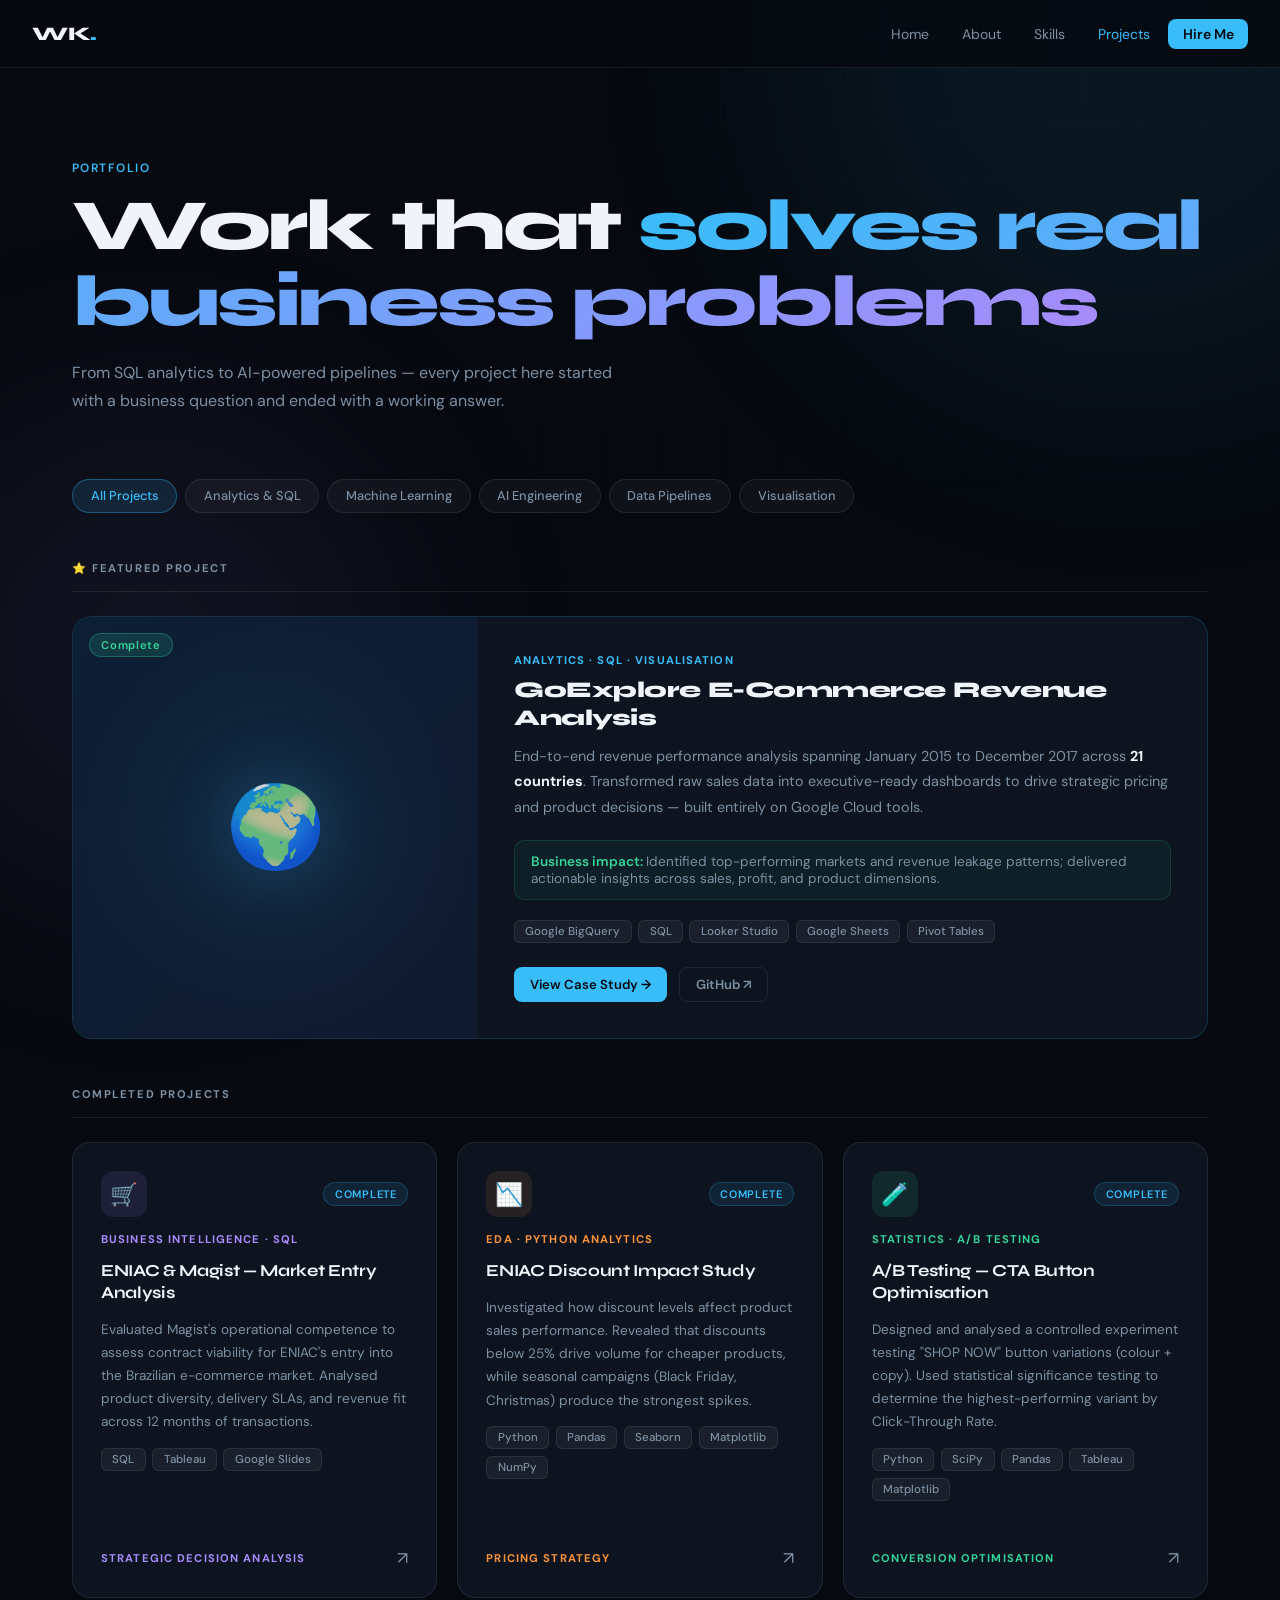
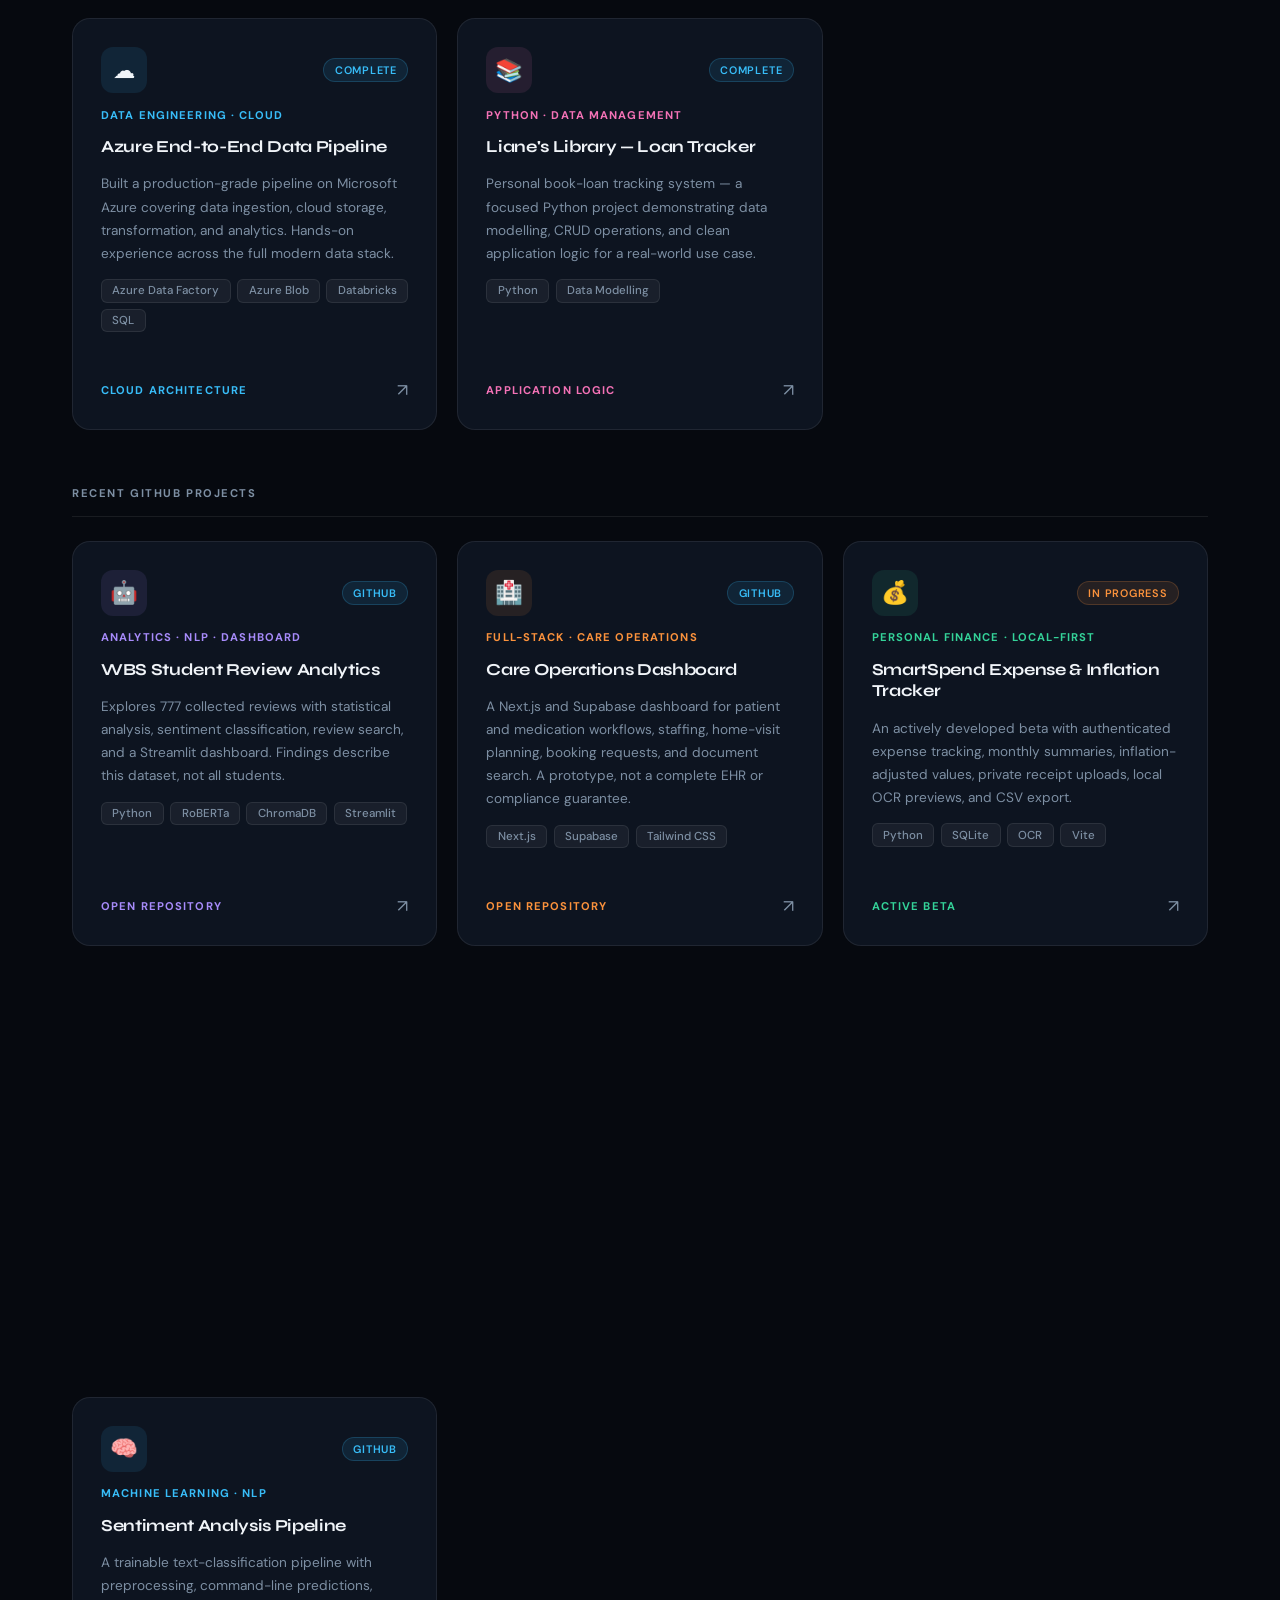
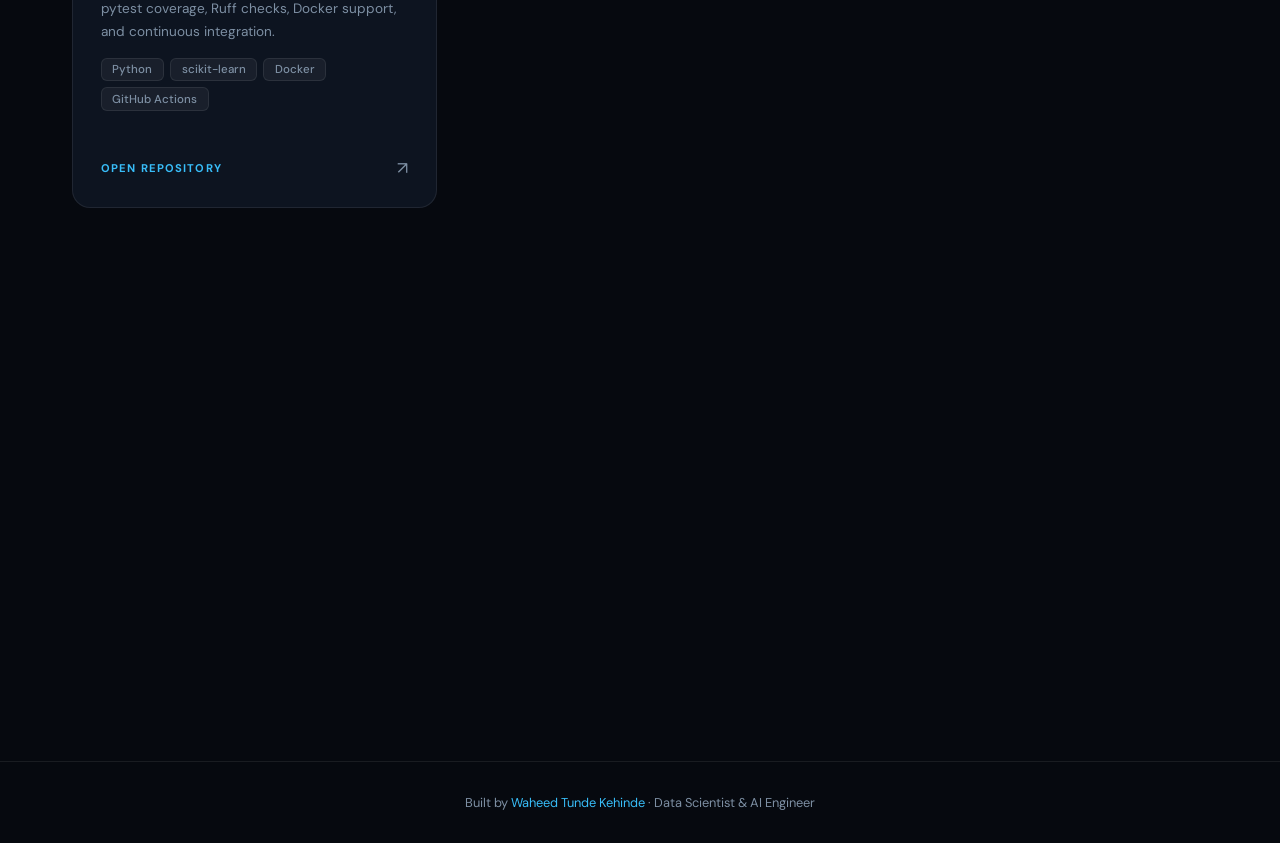
==== projects.html @ d5842542 "Update portfolio projects and About page Add the full local portfolio site and documented GitHub pro" ====
<!DOCTYPE html>
<html lang="en">
<head>
  <meta charset="UTF-8" />
  <meta name="viewport" content="width=device-width, initial-scale=1.0" />
  <title>Projects — Waheed Tunde Kehinde</title>
  <link rel="preconnect" href="https://fonts.googleapis.com">
  <link href="https://fonts.googleapis.com/css2?family=Syne:wght@400;600;700;800&family=DM+Sans:ital,opsz,wght@0,9..40,300;0,9..40,400;0,9..40,500;1,9..40,300&display=swap" rel="stylesheet">
  <style>
    *, *::before, *::after { margin: 0; padding: 0; box-sizing: border-box; }

    :root {
      --bg: #06090f;
      --bg2: #0d1420;
      --surface: rgba(255,255,255,0.04);
      --surface-hover: rgba(255,255,255,0.07);
      --border: rgba(255,255,255,0.08);
      --text: #f0f4f8;
      --muted: #7d8fa3;
      --accent: #38bdf8;
      --accent2: #a78bfa;
      --accent3: #34d399;
      --accent4: #fb923c;
      --accent5: #f472b6;
    }

    html { scroll-behavior: smooth; }

    body {
      font-family: 'DM Sans', system-ui, sans-serif;
      background: var(--bg);
      color: var(--text);
      min-height: 100vh;
      overflow-x: hidden;
    }

    body::before {
      content: '';
      position: fixed;
      inset: 0;
      background-image:
        linear-gradient(rgba(56,189,248,0.025) 1px, transparent 1px),
        linear-gradient(90deg, rgba(56,189,248,0.025) 1px, transparent 1px);
      background-size: 60px 60px;
      mask-image: radial-gradient(ellipse 100% 60% at 50% 0%, black 20%, transparent 100%);
      pointer-events: none;
      z-index: 0;
    }

    .orb {
      position: fixed;
      border-radius: 50%;
      pointer-events: none;
      z-index: 0;
      filter: blur(120px);
      opacity: 0.08;
    }
    .orb-1 { width: 700px; height: 700px; background: #38bdf8; top: -300px; right: -200px; }
    .orb-2 { width: 500px; height: 500px; background: #a78bfa; bottom: 0; left: -100px; }

    /* ── NAV ── */
    nav {
      position: fixed; top: 0; left: 0; right: 0; z-index: 100;
      padding: 0 2rem; height: 68px;
      display: flex; align-items: center; justify-content: space-between;
      background: rgba(6,9,15,0.75);
      backdrop-filter: blur(20px);
      border-bottom: 1px solid var(--border);
    }
    .nav-logo { font-family: 'Syne', sans-serif; font-weight: 800; font-size: 1.2rem; letter-spacing: -0.02em; color: var(--text); text-decoration: none; }
    .nav-logo span { color: var(--accent); }
    .nav-links { display: flex; align-items: center; gap: 0.25rem; list-style: none; }
    .nav-links a { text-decoration: none; color: var(--muted); font-size: 0.875rem; padding: 0.4rem 0.9rem; border-radius: 8px; transition: all 0.2s; }
    .nav-links a:hover { color: var(--text); background: var(--surface); }
    .nav-links a.active { color: var(--accent); }
    .nav-cta { background: var(--accent) !important; color: #06090f !important; font-weight: 600 !important; border-radius: 8px; }

    /* ── PAGE HEADER ── */
    .page-header {
      padding: 10rem 2rem 4rem;
      max-width: 1200px;
      margin: 0 auto;
      position: relative;
      z-index: 2;
    }
    .page-label {
      font-size: 0.75rem; font-weight: 600; letter-spacing: 0.12em;
      text-transform: uppercase; color: var(--accent); margin-bottom: 0.75rem;
      animation: fadeUp 0.7s ease both;
    }
    .page-title {
      font-family: 'Syne', sans-serif;
      font-size: clamp(2.5rem, 6vw, 4.5rem);
      font-weight: 800; line-height: 1.05; letter-spacing: -0.04em;
      margin-bottom: 1.25rem;
      animation: fadeUp 0.7s 0.1s ease both;
    }
    .page-title span {
      background: linear-gradient(135deg, var(--accent), var(--accent2));
      -webkit-background-clip: text; -webkit-text-fill-color: transparent; background-clip: text;
    }
    .page-sub {
      color: var(--muted); font-size: 1rem; max-width: 540px; line-height: 1.75;
      animation: fadeUp 0.7s 0.2s ease both;
    }

    /* ── FILTER BAR ── */
    .filter-bar {
      max-width: 1200px; margin: 0 auto;
      padding: 0 2rem 3rem;
      display: flex; gap: 0.5rem; flex-wrap: wrap;
      position: relative; z-index: 2;
      animation: fadeUp 0.7s 0.3s ease both;
    }
    .filter-btn {
      background: var(--surface); border: 1px solid var(--border);
      color: var(--muted); padding: 0.45rem 1.1rem;
      border-radius: 999px; font-size: 0.8rem; font-weight: 500;
      cursor: pointer; transition: all 0.2s; font-family: inherit;
    }
    .filter-btn:hover { border-color: rgba(56,189,248,0.3); color: var(--text); }
    .filter-btn.active {
      background: rgba(56,189,248,0.12);
      border-color: rgba(56,189,248,0.35);
      color: var(--accent);
    }

    /* ── PROJECTS LAYOUT ── */
    .projects-container {
      max-width: 1200px; margin: 0 auto;
      padding: 0 2rem 8rem;
      position: relative; z-index: 2;
    }

    /* ── SECTION DIVIDER ── */
    .proj-section-label {
      font-size: 0.7rem; font-weight: 700; letter-spacing: 0.14em;
      text-transform: uppercase; color: var(--muted);
      padding-bottom: 1rem;
      border-bottom: 1px solid var(--border);
      margin-bottom: 1.5rem;
      margin-top: 3rem;
    }
    .proj-section-label:first-child { margin-top: 0; }

    /* ── FEATURED CARD (full-width horizontal) ── */
    .card-featured {
      display: grid;
      grid-template-columns: 1fr 1.8fr;
      gap: 0;
      background: var(--bg2);
      border: 1px solid rgba(56,189,248,0.18);
      border-radius: 20px;
      overflow: hidden;
      margin-bottom: 1.25rem;
      text-decoration: none;
      color: inherit;
      transition: all 0.3s ease;
      position: relative;
    }
    .card-featured::after {
      content: '';
      position: absolute;
      inset: 0; border-radius: 20px;
      background: linear-gradient(135deg, rgba(56,189,248,0.04), transparent);
      opacity: 0; transition: opacity 0.3s;
    }
    .card-featured:hover { transform: translateY(-3px); box-shadow: 0 24px 80px rgba(0,0,0,0.5); border-color: rgba(56,189,248,0.35); }
    .card-featured:hover::after { opacity: 1; }

    .card-featured-visual {
      background: linear-gradient(135deg, #0d1f35, #0f1a2e);
      display: flex; align-items: center; justify-content: center;
      min-height: 260px; position: relative; overflow: hidden;
    }
    .card-featured-visual .big-icon {
      font-size: 5rem; opacity: 0.8;
      filter: drop-shadow(0 0 40px rgba(56,189,248,0.3));
    }
    .card-featured-visual .visual-bg {
      position: absolute; inset: 0;
      background: radial-gradient(ellipse at center, rgba(56,189,248,0.08) 0%, transparent 70%);
    }
    .card-featured-visual .badge-live {
      position: absolute; top: 1rem; left: 1rem;
      background: rgba(52,211,153,0.15); border: 1px solid rgba(52,211,153,0.3);
      color: var(--accent3); font-size: 0.7rem; font-weight: 600;
      padding: 0.25rem 0.7rem; border-radius: 999px; letter-spacing: 0.06em;
    }

    .card-featured-body {
      padding: 2.25rem 2.25rem;
      display: flex; flex-direction: column; justify-content: space-between;
    }
    .card-domain {
      font-size: 0.7rem; font-weight: 700; letter-spacing: 0.1em;
      text-transform: uppercase; margin-bottom: 0.6rem;
    }
    .card-title {
      font-family: 'Syne', sans-serif;
      font-size: 1.4rem; font-weight: 800;
      letter-spacing: -0.02em; margin-bottom: 0.75rem;
      line-height: 1.25;
    }
    .card-desc {
      font-size: 0.9rem; color: var(--muted); line-height: 1.75;
      margin-bottom: 1.25rem;
    }
    .card-impact {
      background: rgba(52,211,153,0.06); border: 1px solid rgba(52,211,153,0.15);
      border-radius: 10px; padding: 0.75rem 1rem;
      margin-bottom: 1.25rem; font-size: 0.85rem;
    }
    .card-impact strong { color: var(--accent3); font-weight: 600; }
    .card-impact span { color: var(--muted); }
    .card-stack { display: flex; flex-wrap: wrap; gap: 0.4rem; margin-bottom: 1.5rem; }
    .tag {
      background: rgba(255,255,255,0.05); border: 1px solid var(--border);
      color: var(--muted); padding: 0.2rem 0.65rem;
      border-radius: 6px; font-size: 0.72rem; font-weight: 500;
    }
    .card-links { display: flex; gap: 0.75rem; }
    .card-link {
      display: inline-flex; align-items: center; gap: 0.4rem;
      font-size: 0.82rem; font-weight: 600; text-decoration: none;
      padding: 0.5rem 1rem; border-radius: 8px; transition: all 0.2s;
    }
    .card-link.primary {
      background: var(--accent); color: #06090f;
    }
    .card-link.primary:hover { opacity: 0.9; transform: translateY(-1px); }
    .card-link.ghost {
      background: transparent; color: var(--muted);
      border: 1px solid var(--border);
    }
    .card-link.ghost:hover { color: var(--text); border-color: rgba(255,255,255,0.2); }

    /* ── STANDARD GRID ── */
    .projects-grid {
      display: grid;
      grid-template-columns: repeat(auto-fit, minmax(320px, 1fr));
      gap: 1.25rem;
    }

    /* ── STANDARD CARD ── */
    .card {
      background: var(--bg2);
      border: 1px solid var(--border);
      border-radius: 18px;
      padding: 1.75rem;
      text-decoration: none; color: inherit;
      transition: all 0.3s ease;
      display: flex; flex-direction: column; gap: 0.9rem;
      position: relative; overflow: hidden;
    }
    .card::before {
      content: ''; position: absolute; inset: 0; border-radius: 18px;
      opacity: 0; transition: opacity 0.3s;
    }
    .card:hover { transform: translateY(-4px); box-shadow: 0 20px 60px rgba(0,0,0,0.4); }
    .card:hover::before { opacity: 1; }

    .card.blue:hover { border-color: rgba(56,189,248,0.3); }
    .card.blue::before { background: linear-gradient(135deg, rgba(56,189,248,0.04), transparent); }
    .card.purple:hover { border-color: rgba(167,139,250,0.3); }
    .card.purple::before { background: linear-gradient(135deg, rgba(167,139,250,0.04), transparent); }
    .card.green:hover { border-color: rgba(52,211,153,0.3); }
    .card.green::before { background: linear-gradient(135deg, rgba(52,211,153,0.04), transparent); }
    .card.orange:hover { border-color: rgba(251,146,60,0.3); }
    .card.orange::before { background: linear-gradient(135deg, rgba(251,146,60,0.04), transparent); }
    .card.pink:hover { border-color: rgba(244,114,182,0.3); }
    .card.pink::before { background: linear-gradient(135deg, rgba(244,114,182,0.04), transparent); }

    .card-icon-row {
      display: flex; align-items: center; justify-content: space-between;
    }
    .card-icon {
      width: 46px; height: 46px; border-radius: 12px;
      display: flex; align-items: center; justify-content: center;
      font-size: 1.4rem;
    }
    .card-icon.blue { background: rgba(56,189,248,0.1); }
    .card-icon.purple { background: rgba(167,139,250,0.1); }
    .card-icon.green { background: rgba(52,211,153,0.1); }
    .card-icon.orange { background: rgba(251,146,60,0.1); }
    .card-icon.pink { background: rgba(244,114,182,0.1); }

    .status-badge {
      font-size: 0.68rem; font-weight: 600; letter-spacing: 0.07em;
      text-transform: uppercase; padding: 0.25rem 0.65rem; border-radius: 999px;
    }
    .status-badge.live { background: rgba(52,211,153,0.1); color: var(--accent3); border: 1px solid rgba(52,211,153,0.2); }
    .status-badge.wip { background: rgba(251,146,60,0.1); color: var(--accent4); border: 1px solid rgba(251,146,60,0.2); }
    .status-badge.complete { background: rgba(56,189,248,0.1); color: var(--accent); border: 1px solid rgba(56,189,248,0.2); }

    .card-domain-small {
      font-size: 0.7rem; font-weight: 700; letter-spacing: 0.1em; text-transform: uppercase;
    }
    .card-domain-small.blue { color: var(--accent); }
    .card-domain-small.purple { color: var(--accent2); }
    .card-domain-small.green { color: var(--accent3); }
    .card-domain-small.orange { color: var(--accent4); }
    .card-domain-small.pink { color: var(--accent5); }

    .card-title-sm {
      font-family: 'Syne', sans-serif;
      font-size: 1.05rem; font-weight: 700;
      letter-spacing: -0.02em; line-height: 1.3;
    }
    .card-desc-sm { font-size: 0.85rem; color: var(--muted); line-height: 1.7; }

    .card-bottom {
      display: flex; align-items: center; justify-content: space-between;
      margin-top: auto; padding-top: 0.5rem;
    }
    .card-arrow { color: var(--muted); font-size: 1.1rem; transition: all 0.2s; }
    .card:hover .card-arrow { transform: translate(3px,-3px); color: var(--accent); }

    /* ── COMING SOON CARD ── */
    .card.coming-soon {
      opacity: 0.6;
      border-style: dashed;
    }
    .card.coming-soon:hover { opacity: 0.85; transform: none; box-shadow: none; }

    /* ── FOOTER ── */
    footer {
      border-top: 1px solid var(--border);
      padding: 2rem; text-align: center;
      color: var(--muted); font-size: 0.8rem;
      position: relative; z-index: 2;
    }
    footer a { color: var(--accent); text-decoration: none; }

    @keyframes fadeUp {
      from { opacity: 0; transform: translateY(24px); }
      to   { opacity: 1; transform: translateY(0); }
    }
    .reveal { opacity: 0; transform: translateY(24px); transition: opacity 0.6s ease, transform 0.6s ease; }
    .reveal.visible { opacity: 1; transform: none; }

    ::-webkit-scrollbar { width: 6px; }
    ::-webkit-scrollbar-track { background: var(--bg); }
    ::-webkit-scrollbar-thumb { background: rgba(56,189,248,0.3); border-radius: 3px; }

    @media (max-width: 800px) {
      .card-featured { grid-template-columns: 1fr; }
      .card-featured-visual { min-height: 180px; }
      .nav-links { display: none; }
      .projects-grid { grid-template-columns: 1fr; }
    }
  </style>
</head>
<body>

<div class="orb orb-1"></div>
<div class="orb orb-2"></div>

<!-- NAV -->
<nav>
  <a href="index.html" class="nav-logo">WK<span>.</span></a>
  <ul class="nav-links">
    <li><a href="index.html">Home</a></li>
    <li><a href="about.html">About</a></li>
    <li><a href="skills.html">Skills</a></li>
    <li><a href="projects.html" class="active">Projects</a></li>
    <li><a href="contact.html" class="nav-cta">Hire Me</a></li>
  </ul>
</nav>

<!-- PAGE HEADER -->
<div class="page-header">
  <p class="page-label">Portfolio</p>
  <h1 class="page-title">Work that <span>solves real<br>business problems</span></h1>
  <p class="page-sub">From SQL analytics to AI-powered pipelines — every project here started with a business question and ended with a working answer.</p>
</div>

<!-- FILTER BAR -->
<div class="filter-bar">
  <button class="filter-btn active" data-filter="all">All Projects</button>
  <button class="filter-btn" data-filter="analytics">Analytics & SQL</button>
  <button class="filter-btn" data-filter="ml">Machine Learning</button>
  <button class="filter-btn" data-filter="ai">AI Engineering</button>
  <button class="filter-btn" data-filter="pipeline">Data Pipelines</button>
  <button class="filter-btn" data-filter="viz">Visualisation</button>
</div>

<!-- PROJECTS -->
<div class="projects-container">

  <!-- ── FEATURED ── -->
  <p class="proj-section-label reveal">⭐ Featured Project</p>

  <div class="card-featured reveal" data-tags="analytics viz sql">
    <div class="card-featured-visual">
      <div class="visual-bg"></div>
      <div class="big-icon">🌍</div>
      <span class="badge-live">Complete</span>
    </div>
    <div class="card-featured-body">
      <div>
        <p class="card-domain" style="color: var(--accent)">Analytics · SQL · Visualisation</p>
        <h2 class="card-title">GoExplore E-Commerce Revenue Analysis</h2>
        <p class="card-desc">
          End-to-end revenue performance analysis spanning January 2015 to December 2017 across
          <strong style="color:var(--text)">21 countries</strong>. Transformed raw sales data into
          executive-ready dashboards to drive strategic pricing and product decisions — built entirely
          on Google Cloud tools.
        </p>
        <div class="card-impact">
          <strong>Business impact: </strong>
          <span>Identified top-performing markets and revenue leakage patterns; delivered actionable insights across sales, profit, and product dimensions.</span>
        </div>
        <div class="card-stack">
          <span class="tag">Google BigQuery</span>
          <span class="tag">SQL</span>
          <span class="tag">Looker Studio</span>
          <span class="tag">Google Sheets</span>
          <span class="tag">Pivot Tables</span>
        </div>
      </div>
      <div class="card-links">
        <a href="projects/goexplore.html" class="card-link primary">View Case Study →</a>
        <a href="https://github.com/waydem002/GoExplore-Revenue-Analysis-2015-2017-" target="_blank" rel="noopener noreferrer" class="card-link ghost">GitHub ↗</a>
      </div>
    </div>
  </div>

  <!-- ── COMPLETED PROJECTS ── -->
  <p class="proj-section-label reveal" style="margin-top: 3rem">Completed Projects</p>

  <div class="projects-grid">

    <a href="projects/eniac.magist.html" class="card purple reveal" data-tags="analytics sql viz">
      <div class="card-icon-row">
        <div class="card-icon purple">🛒</div>
        <span class="status-badge complete">Complete</span>
      </div>
      <p class="card-domain-small purple">Business Intelligence · SQL</p>
      <h3 class="card-title-sm">ENIAC & Magist — Market Entry Analysis</h3>
      <p class="card-desc-sm">
        Evaluated Magist's operational competence to assess contract viability for ENIAC's entry into the Brazilian e-commerce market. Analysed product diversity, delivery SLAs, and revenue fit across 12 months of transactions.
      </p>
      <div class="card-stack">
        <span class="tag">SQL</span><span class="tag">Tableau</span><span class="tag">Google Slides</span>
      </div>
      <div class="card-bottom">
        <span class="card-domain-small purple">Strategic Decision Analysis</span>
        <span class="card-arrow">↗</span>
      </div>
    </a>

    <a href="projects/eniac-on-discount.html" class="card orange reveal" data-tags="analytics ml">
      <div class="card-icon-row">
        <div class="card-icon orange">📉</div>
        <span class="status-badge complete">Complete</span>
      </div>
      <p class="card-domain-small orange">EDA · Python Analytics</p>
      <h3 class="card-title-sm">ENIAC Discount Impact Study</h3>
      <p class="card-desc-sm">
        Investigated how discount levels affect product sales performance. Revealed that discounts below 25% drive volume for cheaper products, while seasonal campaigns (Black Friday, Christmas) produce the strongest spikes.
      </p>
      <div class="card-stack">
        <span class="tag">Python</span><span class="tag">Pandas</span><span class="tag">Seaborn</span><span class="tag">Matplotlib</span><span class="tag">NumPy</span>
      </div>
      <div class="card-bottom">
        <span class="card-domain-small orange">Pricing Strategy</span>
        <span class="card-arrow">↗</span>
      </div>
    </a>

    <a href="projects/ab-testing.html" class="card green reveal" data-tags="ml analytics">
      <div class="card-icon-row">
        <div class="card-icon green">🧪</div>
        <span class="status-badge complete">Complete</span>
      </div>
      <p class="card-domain-small green">Statistics · A/B Testing</p>
      <h3 class="card-title-sm">A/B Testing — CTA Button Optimisation</h3>
      <p class="card-desc-sm">
        Designed and analysed a controlled experiment testing "SHOP NOW" button variations (colour + copy). Used statistical significance testing to determine the highest-performing variant by Click-Through Rate.
      </p>
      <div class="card-stack">
        <span class="tag">Python</span><span class="tag">SciPy</span><span class="tag">Pandas</span><span class="tag">Tableau</span><span class="tag">Matplotlib</span>
      </div>
      <div class="card-bottom">
        <span class="card-domain-small green">Conversion Optimisation</span>
        <span class="card-arrow">↗</span>
      </div>
    </a>

    <a href="projects/azure_pipeline.html" class="card blue reveal" data-tags="pipeline">
      <div class="card-icon-row">
        <div class="card-icon blue">☁️</div>
        <span class="status-badge complete">Complete</span>
      </div>
      <p class="card-domain-small blue">Data Engineering · Cloud</p>
      <h3 class="card-title-sm">Azure End-to-End Data Pipeline</h3>
      <p class="card-desc-sm">
        Built a production-grade pipeline on Microsoft Azure covering data ingestion, cloud storage, transformation, and analytics. Hands-on experience across the full modern data stack.
      </p>
      <div class="card-stack">
        <span class="tag">Azure Data Factory</span><span class="tag">Azure Blob</span><span class="tag">Databricks</span><span class="tag">SQL</span>
      </div>
      <div class="card-bottom">
        <span class="card-domain-small blue">Cloud Architecture</span>
        <span class="card-arrow">↗</span>
      </div>
    </a>

    <a href="projects/Lianes-Library.html" class="card pink reveal" data-tags="analytics">
      <div class="card-icon-row">
        <div class="card-icon pink">📚</div>
        <span class="status-badge complete">Complete</span>
      </div>
      <p class="card-domain-small pink">Python · Data Management</p>
      <h3 class="card-title-sm">Liane's Library — Loan Tracker</h3>
      <p class="card-desc-sm">
        Personal book-loan tracking system — a focused Python project demonstrating data modelling, CRUD operations, and clean application logic for a real-world use case.
      </p>
      <div class="card-stack">
        <span class="tag">Python</span><span class="tag">Data Modelling</span>
      </div>
      <div class="card-bottom">
        <span class="card-domain-small pink">Application Logic</span>
        <span class="card-arrow">↗</span>
      </div>
    </a>

  </div>

  <!-- ── RECENT GITHUB PROJECTS ── -->
  <p class="proj-section-label reveal" style="margin-top: 3.5rem">Recent GitHub Projects</p>

  <div class="projects-grid">

    <a href="https://github.com/waydem002/Data-interns-review-analysis-06-26" target="_blank" rel="noopener noreferrer" class="card purple reveal" data-tags="analytics ai">
      <div class="card-icon-row">
        <div class="card-icon purple">🤖</div>
        <span class="status-badge complete">GitHub</span>
      </div>
      <p class="card-domain-small purple">Analytics · NLP · Dashboard</p>
      <h3 class="card-title-sm">WBS Student Review Analytics</h3>
      <p class="card-desc-sm">
        Explores 777 collected reviews with statistical analysis, sentiment classification, review search, and a Streamlit dashboard. Findings describe this dataset, not all students.
      </p>
      <div class="card-stack">
        <span class="tag">Python</span><span class="tag">RoBERTa</span><span class="tag">ChromaDB</span><span class="tag">Streamlit</span>
      </div>
      <div class="card-bottom">
        <span class="card-domain-small purple">Open repository</span>
        <span class="card-arrow">↗</span>
      </div>
    </a>

    <a href="https://github.com/waydem002/care-mvp" target="_blank" rel="noopener noreferrer" class="card orange reveal" data-tags="pipeline ai">
      <div class="card-icon-row">
        <div class="card-icon orange">🏥</div>
        <span class="status-badge complete">GitHub</span>
      </div>
      <p class="card-domain-small orange">Full-Stack · Care Operations</p>
      <h3 class="card-title-sm">Care Operations Dashboard</h3>
      <p class="card-desc-sm">
        A Next.js and Supabase dashboard for patient and medication workflows, staffing, home-visit planning, booking requests, and document search. A prototype, not a complete EHR or compliance guarantee.
      </p>
      <div class="card-stack">
        <span class="tag">Next.js</span><span class="tag">Supabase</span><span class="tag">Tailwind CSS</span>
      </div>
      <div class="card-bottom">
        <span class="card-domain-small orange">Open repository</span>
        <span class="card-arrow">↗</span>
      </div>
    </a>

    <a href="https://github.com/waydem002/SMARTSPEND-AI-EXPENSE-AND-INFLATION-TRACKER-SYSTEM" target="_blank" rel="noopener noreferrer" class="card green reveal" data-tags="ml analytics">
      <div class="card-icon-row">
        <div class="card-icon green">💰</div>
        <span class="status-badge wip">In Progress</span>
      </div>
      <p class="card-domain-small green">Personal Finance · Local-First</p>
      <h3 class="card-title-sm">SmartSpend Expense & Inflation Tracker</h3>
      <p class="card-desc-sm">
        An actively developed beta with authenticated expense tracking, monthly summaries, inflation-adjusted values, private receipt uploads, local OCR previews, and CSV export.
      </p>
      <div class="card-stack">
        <span class="tag">Python</span><span class="tag">SQLite</span><span class="tag">OCR</span><span class="tag">Vite</span>
      </div>
      <div class="card-bottom">
        <span class="card-domain-small green">Active beta</span>
        <span class="card-arrow">↗</span>
      </div>
    </a>

    <a href="https://github.com/waydem002/Smart-Waste-Recycling-System" target="_blank" rel="noopener noreferrer" class="card blue reveal" data-tags="ai pipeline">
      <div class="card-icon-row">
        <div class="card-icon blue">♻️</div>
        <span class="status-badge complete">GitHub</span>
      </div>
      <p class="card-domain-small blue">Computer Vision · AI</p>
      <h3 class="card-title-sm">Smart Waste Recycling System</h3>
      <p class="card-desc-sm">
        A waste-recognition and recycling-guidance system for Germany, combining computer vision, a local knowledge base, and a multilingual web interface.
      </p>
      <div class="card-stack">
        <span class="tag">Computer Vision</span><span class="tag">RAG</span><span class="tag">Multilingual</span>
      </div>
      <div class="card-bottom">
        <span class="card-domain-small blue">Open repository</span>
        <span class="card-arrow">↗</span>
      </div>
    </a>

    <a href="https://github.com/waydem002/BeeHaven-Data-Platform-End-to-End-Azure-Data-Engineering" target="_blank" rel="noopener noreferrer" class="card purple reveal" data-tags="pipeline analytics">
      <div class="card-icon-row">
        <div class="card-icon purple">☁️</div>
        <span class="status-badge complete">GitHub</span>
      </div>
      <p class="card-domain-small purple">Azure · Data Engineering</p>
      <h3 class="card-title-sm">BeeHaven Azure Data Platform</h3>
      <p class="card-desc-sm">
        An Azure lakehouse workflow using Data Factory, Synapse Spark, and Data Lake Storage Gen2 to transform data through Bronze, Silver, and Gold layers.
      </p>
      <div class="card-stack">
        <span class="tag">Azure Data Factory</span><span class="tag">Synapse Spark</span><span class="tag">ADLS Gen2</span><span class="tag">Medallion Architecture</span>
      </div>
      <div class="card-bottom">
        <span class="card-domain-small purple">Open repository</span>
        <span class="card-arrow">↗</span>
      </div>
    </a>

    <a href="https://github.com/waydem002/whatsapp-sales-assistance" target="_blank" rel="noopener noreferrer" class="card green reveal" data-tags="ai">
      <div class="card-icon-row">
        <div class="card-icon green">💬</div>
        <span class="status-badge complete">GitHub</span>
      </div>
      <p class="card-domain-small green">Conversational AI · Retail</p>
      <h3 class="card-title-sm">WhatsApp Sales Bot</h3>
      <p class="card-desc-sm">
        A Node.js sales bot for multiple retail stores, with Groq-powered replies, customer-intent filtering, per-customer conversation memory, and store-specific catalog and shipping rules.
      </p>
      <div class="card-stack">
        <span class="tag">Node.js</span><span class="tag">Baileys</span><span class="tag">Groq</span>
      </div>
      <div class="card-bottom">
        <span class="card-domain-small green">Open repository</span>
        <span class="card-arrow">↗</span>
      </div>
    </a>

    <a href="https://github.com/waydem002/sentiment-analysis-project" target="_blank" rel="noopener noreferrer" class="card blue reveal" data-tags="ml analytics">
      <div class="card-icon-row">
        <div class="card-icon blue">🧠</div>
        <span class="status-badge complete">GitHub</span>
      </div>
      <p class="card-domain-small blue">Machine Learning · NLP</p>
      <h3 class="card-title-sm">Sentiment Analysis Pipeline</h3>
      <p class="card-desc-sm">
        A trainable text-classification pipeline with preprocessing, command-line predictions, pytest coverage, Ruff checks, Docker support, and continuous integration.
      </p>
      <div class="card-stack">
        <span class="tag">Python</span><span class="tag">scikit-learn</span><span class="tag">Docker</span><span class="tag">GitHub Actions</span>
      </div>
      <div class="card-bottom">
        <span class="card-domain-small blue">Open repository</span>
        <span class="card-arrow">↗</span>
      </div>
    </a>

    <a href="https://github.com/waydem002/RAG-Evaluation-Multi-Document-Intelligence-Knowledge-Studio-Framework" target="_blank" rel="noopener noreferrer" class="card purple reveal" data-tags="ai ml">
      <div class="card-icon-row">
        <div class="card-icon purple">📚</div>
        <span class="status-badge complete">GitHub</span>
      </div>
      <p class="card-domain-small purple">RAG · Evaluation · Multimodal</p>
      <h3 class="card-title-sm">RAG Evaluation & Knowledge Studio</h3>
      <p class="card-desc-sm">
        A test lab for measuring retrieval-augmented generation quality with Ragas metrics, paired with a multimodal knowledge-studio workflow.
      </p>
      <div class="card-stack">
        <span class="tag">RAG</span><span class="tag">Ragas</span><span class="tag">Multimodal AI</span>
      </div>
      <div class="card-bottom">
        <span class="card-domain-small purple">Open repository</span>
        <span class="card-arrow">↗</span>
      </div>
    </a>

    <a href="https://github.com/waydem002/AI-Video-Factory" target="_blank" rel="noopener noreferrer" class="card orange reveal" data-tags="ai">
      <div class="card-icon-row">
        <div class="card-icon orange">🎬</div>
        <span class="status-badge complete">GitHub</span>
      </div>
      <p class="card-domain-small orange">Generative AI · Media Automation</p>
      <h3 class="card-title-sm">AI Video Factory</h3>
      <p class="card-desc-sm">
        An automated video workflow that drafts scripts and metadata, generates narration and visuals, assembles a video, and can upload it to YouTube.
      </p>
      <div class="card-stack">
        <span class="tag">Python</span><span class="tag">Groq</span><span class="tag">MoviePy</span><span class="tag">YouTube API</span>
      </div>
      <div class="card-bottom">
        <span class="card-domain-small orange">Open repository</span>
        <span class="card-arrow">↗</span>
      </div>
    </a>

    <a href="https://github.com/waydem002/crypto-forecast-app" target="_blank" rel="noopener noreferrer" class="card green reveal" data-tags="ai ml">
      <div class="card-icon-row">
        <div class="card-icon green">📈</div>
        <span class="status-badge complete">GitHub</span>
      </div>
      <p class="card-domain-small green">AI · Market Data</p>
      <h3 class="card-title-sm">Crypto Forecast AI</h3>
      <p class="card-desc-sm">
        A forecasting prototype with live market scanning, filtered trading signals, trade monitoring, Telegram alerts, and a React dashboard. It is a software project, not financial advice.
      </p>
      <div class="card-stack">
        <span class="tag">AI</span><span class="tag">React</span><span class="tag">Telegram</span><span class="tag">Market Data</span>
      </div>
      <div class="card-bottom">
        <span class="card-domain-small green">Open repository</span>
        <span class="card-arrow">↗</span>
      </div>
    </a>

    <a href="https://github.com/waydem002/fraud-detection-app" target="_blank" rel="noopener noreferrer" class="card pink reveal" data-tags="ml analytics">
      <div class="card-icon-row">
        <div class="card-icon pink">🛡️</div>
        <span class="status-badge wip">In Progress</span>
      </div>
      <p class="card-domain-small pink">Machine Learning · Risk Analytics</p>
      <h3 class="card-title-sm">Fraud Detection System</h3>
      <p class="card-desc-sm">
        An early-stage project exploring highly imbalanced transaction data, reusable data-processing foundations, and evaluation focused on precision and recall rather than accuracy alone.
      </p>
      <div class="card-stack">
        <span class="tag">Python</span><span class="tag">scikit-learn</span><span class="tag">imbalanced-learn</span>
      </div>
      <div class="card-bottom">
        <span class="card-domain-small pink">Early development</span>
        <span class="card-arrow">↗</span>
      </div>
    </a>

  </div>
</div>

<footer>
  <p>Built by <a href="about.html">Waheed Tunde Kehinde</a> · Data Scientist & AI Engineer</p>
</footer>

<script>
// ── FILTER ──
const btns = document.querySelectorAll('.filter-btn');
const cards = document.querySelectorAll('[data-tags]');

btns.forEach(btn => {
  btn.addEventListener('click', () => {
    btns.forEach(b => b.classList.remove('active'));
    btn.classList.add('active');
    const f = btn.dataset.filter;
    cards.forEach(card => {
      const tags = card.dataset.tags || '';
      const show = f === 'all' || tags.includes(f);
      card.style.opacity = show ? '' : '0.15';
      card.style.transform = show ? '' : 'scale(0.97)';
      card.style.pointerEvents = show ? '' : 'none';
      card.style.transition = 'opacity 0.3s, transform 0.3s';
    });
  });
});

// ── SCROLL REVEAL ──
const observer = new IntersectionObserver((entries) => {
  entries.forEach((e, i) => {
    if (e.isIntersecting) {
      setTimeout(() => e.target.classList.add('visible'), i * 70);
    }
  });
}, { threshold: 0.08 });
document.querySelectorAll('.reveal').forEach(r => observer.observe(r));
</script>
</body>
</html>
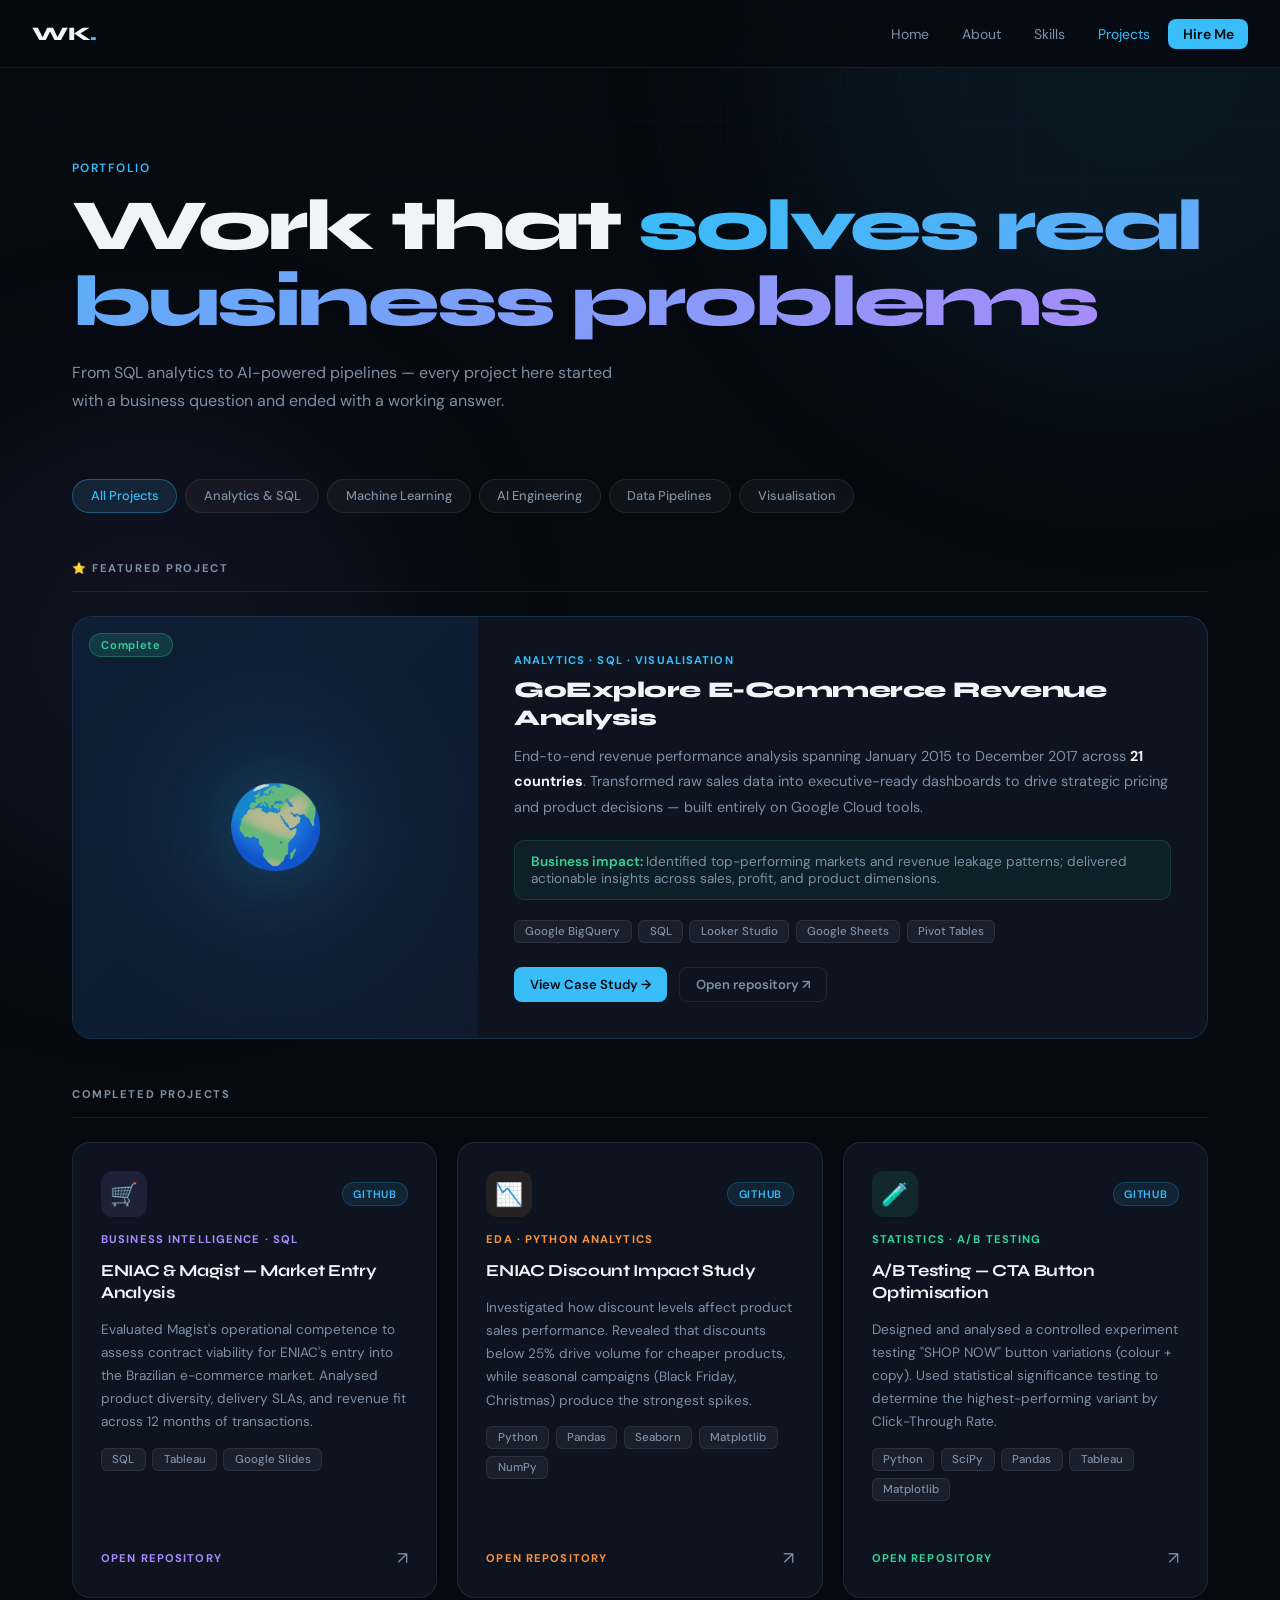
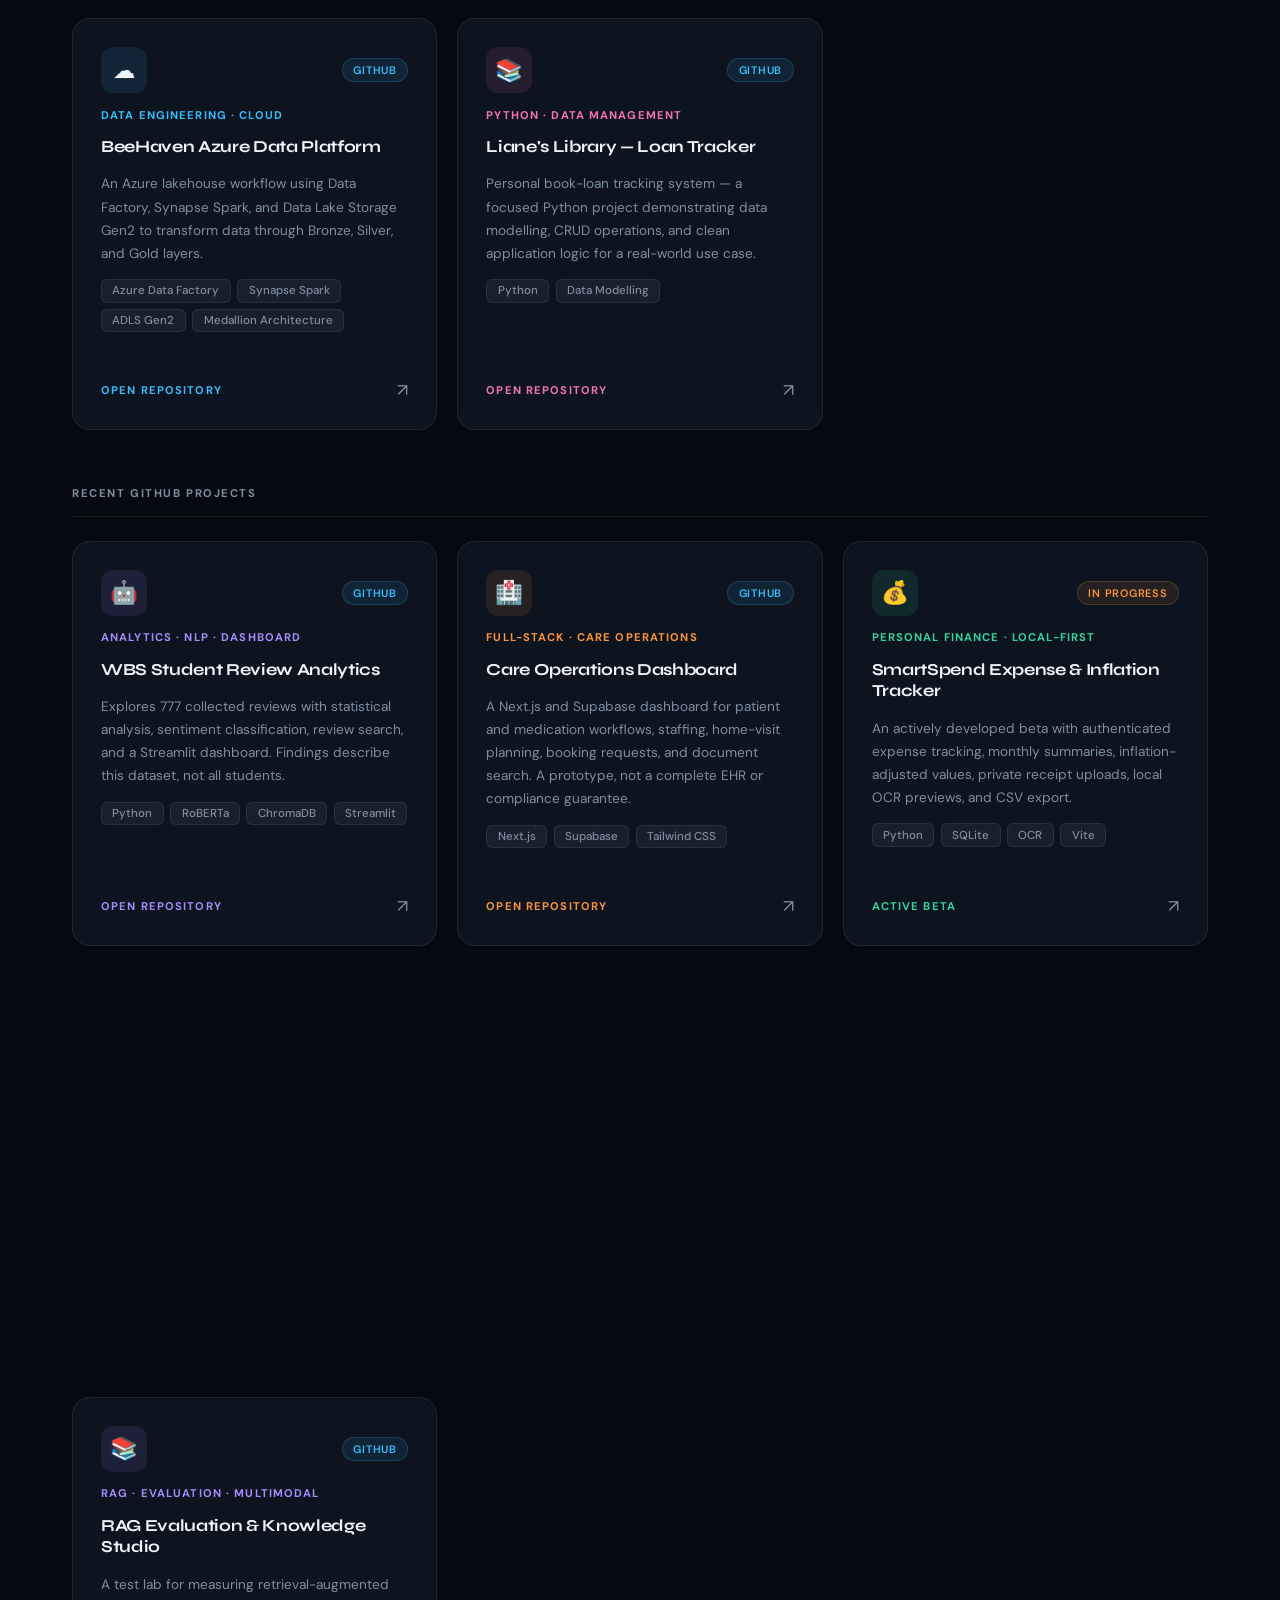
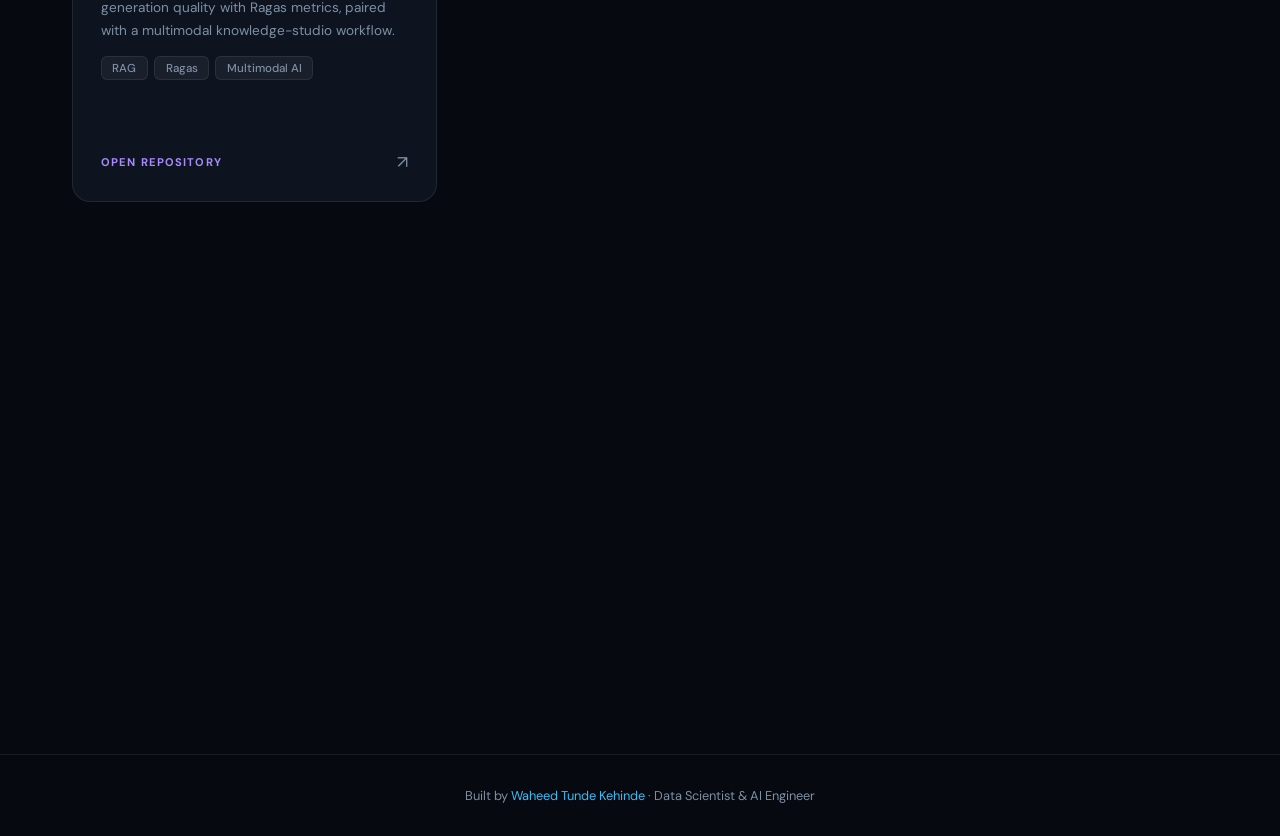
==== commit d55c0c65: "Document portfolio and link project repositories Add setup and deployment instructions and point old" ====
--- a/projects.html
+++ b/projects.html
@@ -421,7 +421,7 @@
       </div>
       <div class="card-links">
         <a href="projects/goexplore.html" class="card-link primary">View Case Study →</a>
-        <a href="https://github.com/waydem002/GoExplore-Revenue-Analysis-2015-2017-" target="_blank" rel="noopener noreferrer" class="card-link ghost">GitHub ↗</a>
+        <a href="https://github.com/waydem002/GoExplore-Revenue-Analysis-2015-2017-" target="_blank" rel="noopener noreferrer" class="card-link ghost">Open repository ↗</a>
       </div>
     </div>
   </div>
@@ -431,10 +431,10 @@
 
   <div class="projects-grid">
 
-    <a href="projects/eniac.magist.html" class="card purple reveal" data-tags="analytics sql viz">
+    <a href="https://github.com/waydem002/ENIAC_MAGIST" target="_blank" rel="noopener noreferrer" class="card purple reveal" data-tags="analytics sql viz">
       <div class="card-icon-row">
         <div class="card-icon purple">🛒</div>
-        <span class="status-badge complete">Complete</span>
+        <span class="status-badge complete">GitHub</span>
       </div>
       <p class="card-domain-small purple">Business Intelligence · SQL</p>
       <h3 class="card-title-sm">ENIAC & Magist — Market Entry Analysis</h3>
@@ -445,15 +445,15 @@
         <span class="tag">SQL</span><span class="tag">Tableau</span><span class="tag">Google Slides</span>
       </div>
       <div class="card-bottom">
-        <span class="card-domain-small purple">Strategic Decision Analysis</span>
-        <span class="card-arrow">↗</span>
-      </div>
-    </a>
-
-    <a href="projects/eniac-on-discount.html" class="card orange reveal" data-tags="analytics ml">
+        <span class="card-domain-small purple">Open repository</span>
+        <span class="card-arrow">↗</span>
+      </div>
+    </a>
+
+    <a href="https://github.com/waydem002/ENIAC-On-How-Discounts-Can-Impact-sales-performance-" target="_blank" rel="noopener noreferrer" class="card orange reveal" data-tags="analytics ml">
       <div class="card-icon-row">
         <div class="card-icon orange">📉</div>
-        <span class="status-badge complete">Complete</span>
+        <span class="status-badge complete">GitHub</span>
       </div>
       <p class="card-domain-small orange">EDA · Python Analytics</p>
       <h3 class="card-title-sm">ENIAC Discount Impact Study</h3>
@@ -464,15 +464,15 @@
         <span class="tag">Python</span><span class="tag">Pandas</span><span class="tag">Seaborn</span><span class="tag">Matplotlib</span><span class="tag">NumPy</span>
       </div>
       <div class="card-bottom">
-        <span class="card-domain-small orange">Pricing Strategy</span>
-        <span class="card-arrow">↗</span>
-      </div>
-    </a>
-
-    <a href="projects/ab-testing.html" class="card green reveal" data-tags="ml analytics">
+        <span class="card-domain-small orange">Open repository</span>
+        <span class="card-arrow">↗</span>
+      </div>
+    </a>
+
+    <a href="https://github.com/waydem002/ENIAC-A-B-TESTING" target="_blank" rel="noopener noreferrer" class="card green reveal" data-tags="ml analytics">
       <div class="card-icon-row">
         <div class="card-icon green">🧪</div>
-        <span class="status-badge complete">Complete</span>
+        <span class="status-badge complete">GitHub</span>
       </div>
       <p class="card-domain-small green">Statistics · A/B Testing</p>
       <h3 class="card-title-sm">A/B Testing — CTA Button Optimisation</h3>
@@ -483,34 +483,34 @@
         <span class="tag">Python</span><span class="tag">SciPy</span><span class="tag">Pandas</span><span class="tag">Tableau</span><span class="tag">Matplotlib</span>
       </div>
       <div class="card-bottom">
-        <span class="card-domain-small green">Conversion Optimisation</span>
-        <span class="card-arrow">↗</span>
-      </div>
-    </a>
-
-    <a href="projects/azure_pipeline.html" class="card blue reveal" data-tags="pipeline">
+        <span class="card-domain-small green">Open repository</span>
+        <span class="card-arrow">↗</span>
+      </div>
+    </a>
+
+    <a href="https://github.com/waydem002/BeeHaven-Data-Platform-End-to-End-Azure-Data-Engineering" target="_blank" rel="noopener noreferrer" class="card blue reveal" data-tags="pipeline analytics">
       <div class="card-icon-row">
         <div class="card-icon blue">☁️</div>
-        <span class="status-badge complete">Complete</span>
+        <span class="status-badge complete">GitHub</span>
       </div>
       <p class="card-domain-small blue">Data Engineering · Cloud</p>
-      <h3 class="card-title-sm">Azure End-to-End Data Pipeline</h3>
-      <p class="card-desc-sm">
-        Built a production-grade pipeline on Microsoft Azure covering data ingestion, cloud storage, transformation, and analytics. Hands-on experience across the full modern data stack.
-      </p>
-      <div class="card-stack">
-        <span class="tag">Azure Data Factory</span><span class="tag">Azure Blob</span><span class="tag">Databricks</span><span class="tag">SQL</span>
-      </div>
-      <div class="card-bottom">
-        <span class="card-domain-small blue">Cloud Architecture</span>
-        <span class="card-arrow">↗</span>
-      </div>
-    </a>
-
-    <a href="projects/Lianes-Library.html" class="card pink reveal" data-tags="analytics">
+      <h3 class="card-title-sm">BeeHaven Azure Data Platform</h3>
+      <p class="card-desc-sm">
+        An Azure lakehouse workflow using Data Factory, Synapse Spark, and Data Lake Storage Gen2 to transform data through Bronze, Silver, and Gold layers.
+      </p>
+      <div class="card-stack">
+        <span class="tag">Azure Data Factory</span><span class="tag">Synapse Spark</span><span class="tag">ADLS Gen2</span><span class="tag">Medallion Architecture</span>
+      </div>
+      <div class="card-bottom">
+        <span class="card-domain-small blue">Open repository</span>
+        <span class="card-arrow">↗</span>
+      </div>
+    </a>
+
+    <a href="https://github.com/waydem002/Lianes-Library" target="_blank" rel="noopener noreferrer" class="card pink reveal" data-tags="analytics">
       <div class="card-icon-row">
         <div class="card-icon pink">📚</div>
-        <span class="status-badge complete">Complete</span>
+        <span class="status-badge complete">GitHub</span>
       </div>
       <p class="card-domain-small pink">Python · Data Management</p>
       <h3 class="card-title-sm">Liane's Library — Loan Tracker</h3>
@@ -521,7 +521,7 @@
         <span class="tag">Python</span><span class="tag">Data Modelling</span>
       </div>
       <div class="card-bottom">
-        <span class="card-domain-small pink">Application Logic</span>
+        <span class="card-domain-small pink">Open repository</span>
         <span class="card-arrow">↗</span>
       </div>
     </a>
@@ -605,25 +605,6 @@
       </div>
       <div class="card-bottom">
         <span class="card-domain-small blue">Open repository</span>
-        <span class="card-arrow">↗</span>
-      </div>
-    </a>
-
-    <a href="https://github.com/waydem002/BeeHaven-Data-Platform-End-to-End-Azure-Data-Engineering" target="_blank" rel="noopener noreferrer" class="card purple reveal" data-tags="pipeline analytics">
-      <div class="card-icon-row">
-        <div class="card-icon purple">☁️</div>
-        <span class="status-badge complete">GitHub</span>
-      </div>
-      <p class="card-domain-small purple">Azure · Data Engineering</p>
-      <h3 class="card-title-sm">BeeHaven Azure Data Platform</h3>
-      <p class="card-desc-sm">
-        An Azure lakehouse workflow using Data Factory, Synapse Spark, and Data Lake Storage Gen2 to transform data through Bronze, Silver, and Gold layers.
-      </p>
-      <div class="card-stack">
-        <span class="tag">Azure Data Factory</span><span class="tag">Synapse Spark</span><span class="tag">ADLS Gen2</span><span class="tag">Medallion Architecture</span>
-      </div>
-      <div class="card-bottom">
-        <span class="card-domain-small purple">Open repository</span>
         <span class="card-arrow">↗</span>
       </div>
     </a>
